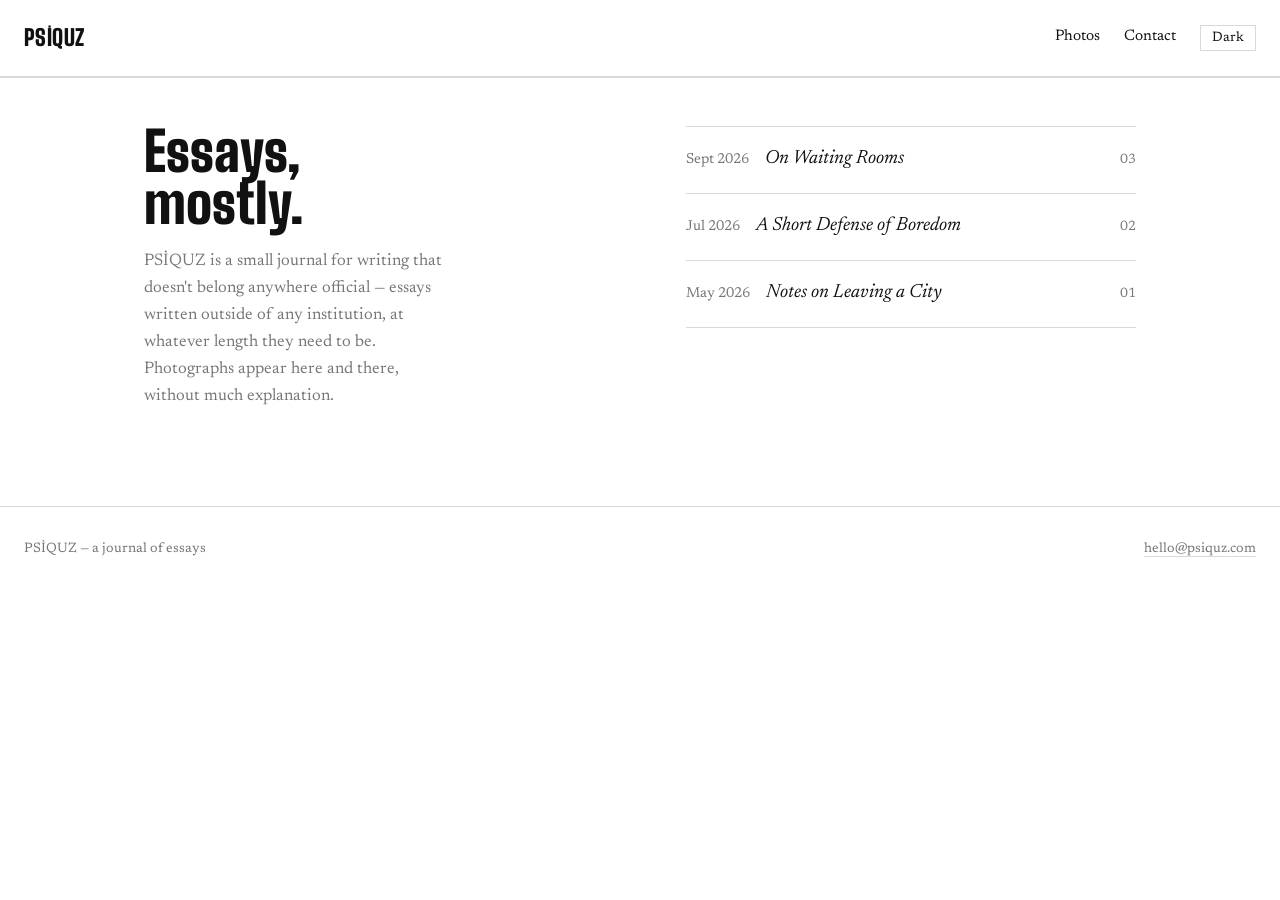
==== index.html @ d4a70851 "Add files via upload" ====
<!doctype html>
<html lang="en" data-theme="light">
<head>
<meta charset="utf-8">
<meta name="viewport" content="width=device-width, initial-scale=1">
<title>PSİQUZ</title>
<meta name="description" content="PSİQUZ — a small journal of essays and photographs.">
<link rel="preconnect" href="https://fonts.googleapis.com">
<link rel="preconnect" href="https://fonts.gstatic.com" crossorigin>
<link href="https://fonts.googleapis.com/css2?family=Big+Shoulders+Display:wght@700;900&family=Newsreader:ital,wght@0,400;0,500;1,400&display=swap" rel="stylesheet">
<link rel="stylesheet" href="style.css">
</head>
<body>

<nav class="site-nav">
  <a href="index.html" class="nav-name">PSİQUZ</a>
  <div class="nav-links">
    <a href="photos.html" class="nav-link">Photos</a>
    <a href="mailto:hello@psiquz.com" class="nav-link">Contact</a>
    <button class="theme-toggle" id="themeToggle" type="button">Dark</button>
  </div>
</nav>

<div class="bleed">
  <img src="images/hero-home.svg" alt="">
</div>

<main class="wrap">
  <div class="home-grid">

    <div class="statement">
      <h1>Essays,<br>mostly.</h1>
      <p>PSİQUZ is a small journal for writing that doesn't belong anywhere official — essays written outside of any institution, at whatever length they need to be. Photographs appear here and there, without much explanation.</p>
    </div>

    <div class="index-list">
      <a href="essay-3.html" class="essay-row">
        <span class="row-date">Sept 2026</span>
        <span class="row-title">On Waiting Rooms</span>
        <span class="row-num">03</span>
      </a>
      <a href="essay-2.html" class="essay-row">
        <span class="row-date">Jul 2026</span>
        <span class="row-title">A Short Defense of Boredom</span>
        <span class="row-num">02</span>
      </a>
      <a href="essay-1.html" class="essay-row">
        <span class="row-date">May 2026</span>
        <span class="row-title">Notes on Leaving a City</span>
        <span class="row-num">01</span>
      </a>
    </div>

  </div>
</main>

<footer class="site-footer">
  <span>PSİQUZ — a journal of essays</span>
  <span><a href="mailto:hello@psiquz.com">hello@psiquz.com</a></span>
</footer>

<script src="script.js"></script>
</body>
</html>
---- style.css ----
/* ============================================
   PSİQUZ — stylesheet
   Plain-language notes are in HOW-TO.md
   ============================================ */

:root {
  --bg: #ffffff;
  --fg: #111111;
  --rule: #d9d9d9;
  --muted: #767676;
  --font-display: 'Big Shoulders Display', sans-serif;
  --font-body: 'Newsreader', Georgia, serif;
}

[data-theme="dark"] {
  --bg: #0a0a0a;
  --fg: #f2f2f2;
  --rule: #333333;
  --muted: #999999;
}

* { box-sizing: border-box; }

html { -webkit-text-size-adjust: 100%; }

body {
  margin: 0;
  background: var(--bg);
  color: var(--fg);
  font-family: var(--font-body);
  font-size: 1.125rem;
  line-height: 1.6;
  transition: background .2s ease, color .2s ease;
}

a { color: inherit; }

.wrap {
  max-width: 1040px;
  margin: 0 auto;
  padding: 0 1.5rem;
}

/* ---------- Nav ---------- */
.site-nav {
  display: flex;
  align-items: center;
  justify-content: space-between;
  gap: 1rem;
  padding: 1.25rem 1.5rem;
  border-bottom: 1px solid var(--rule);
}

.site-nav .nav-name {
  font-family: var(--font-display);
  font-weight: 900;
  font-size: 1.4rem;
  letter-spacing: 0.02em;
  text-decoration: none;
}

.site-nav .nav-links {
  display: flex;
  gap: 1.5rem;
  align-items: center;
  font-size: 0.95rem;
}

.site-nav a.nav-link {
  text-decoration: none;
  border-bottom: 1px solid transparent;
}

.site-nav a.nav-link:hover { border-bottom-color: var(--fg); }

.theme-toggle {
  background: none;
  border: 1px solid var(--rule);
  color: var(--fg);
  font-family: var(--font-body);
  font-size: 0.85rem;
  padding: 0.3rem 0.7rem;
  cursor: pointer;
}
.theme-toggle:hover { border-color: var(--fg); }

/* ---------- Full-bleed photo ---------- */
.bleed {
  width: 100%;
  overflow: hidden;
  border-bottom: 1px solid var(--rule);
  line-height: 0;
}
.bleed img { display: block; width: 100%; height: auto; }

/* ---------- Home page ---------- */
.home-grid {
  display: grid;
  grid-template-columns: 1.1fr 1fr;
  gap: 3rem;
  padding: 3rem 0;
}

.statement { padding-right: 1rem; }

.statement h1 {
  font-family: var(--font-display);
  font-weight: 900;
  font-size: clamp(2.2rem, 5vw, 3.4rem);
  line-height: 0.95;
  margin: 0 0 1.2rem;
}

.statement p {
  color: var(--muted);
  font-size: 1.05rem;
  max-width: 34ch;
}

.index-list { border-top: 1px solid var(--rule); }

.essay-row {
  display: flex;
  justify-content: space-between;
  align-items: baseline;
  gap: 1rem;
  padding: 1.1rem 0;
  border-bottom: 1px solid var(--rule);
  text-decoration: none;
  color: inherit;
}

.essay-row .row-title {
  font-style: italic;
  font-size: 1.2rem;
  flex: 1;
}

.essay-row .row-date {
  color: var(--muted);
  font-size: 0.9rem;
  white-space: nowrap;
}

.essay-row .row-num {
  color: var(--muted);
  font-size: 0.85rem;
  width: 2rem;
  text-align: right;
}

.essay-row:hover .row-title { text-decoration: underline; }

@media (max-width: 720px) {
  .home-grid { grid-template-columns: 1fr; gap: 2rem; padding: 2rem 0; }
}

/* ---------- Essay page ---------- */
.essay-header {
  padding: 3rem 0 1.5rem;
  border-bottom: 1px solid var(--rule);
}

.essay-header .eyebrow-date {
  color: var(--muted);
  font-size: 0.9rem;
  margin-bottom: 0.5rem;
}

.essay-header h1 {
  font-family: var(--font-display);
  font-weight: 900;
  font-size: clamp(2rem, 6vw, 3.6rem);
  line-height: 0.98;
  margin: 0;
}

.essay-body {
  max-width: 68ch;
  margin: 0 auto;
  padding: 2.5rem 0 4rem;
}

.essay-body p { margin: 0 0 1.4rem; }
.essay-body em, .essay-body i { font-style: italic; }

.back-link {
  display: inline-block;
  margin: 2rem 0;
  font-size: 0.95rem;
  text-decoration: none;
  border-bottom: 1px solid var(--rule);
}
.back-link:hover { border-bottom-color: var(--fg); }

/* ---------- Photos page ---------- */
.photo-caption-wrap { padding: 1rem 0 2.5rem; }
.photo-caption {
  font-style: italic;
  color: var(--muted);
  font-size: 0.95rem;
  margin: 0;
}

/* ---------- Footer ---------- */
.site-footer {
  border-top: 1px solid var(--rule);
  padding: 2rem 1.5rem;
  margin-top: 2rem;
  font-size: 0.85rem;
  color: var(--muted);
  display: flex;
  flex-wrap: wrap;
  justify-content: space-between;
  gap: 1rem;
}
.site-footer a { color: var(--muted); text-decoration: none; border-bottom: 1px solid var(--rule); }
.site-footer a:hover { border-bottom-color: var(--muted); }

@media (max-width: 480px) {
  body { font-size: 1.05rem; }
  .site-nav { padding: 1rem; }
  .site-nav .nav-links { gap: 1rem; }
  .essay-header { padding: 2rem 0 1.2rem; }
}
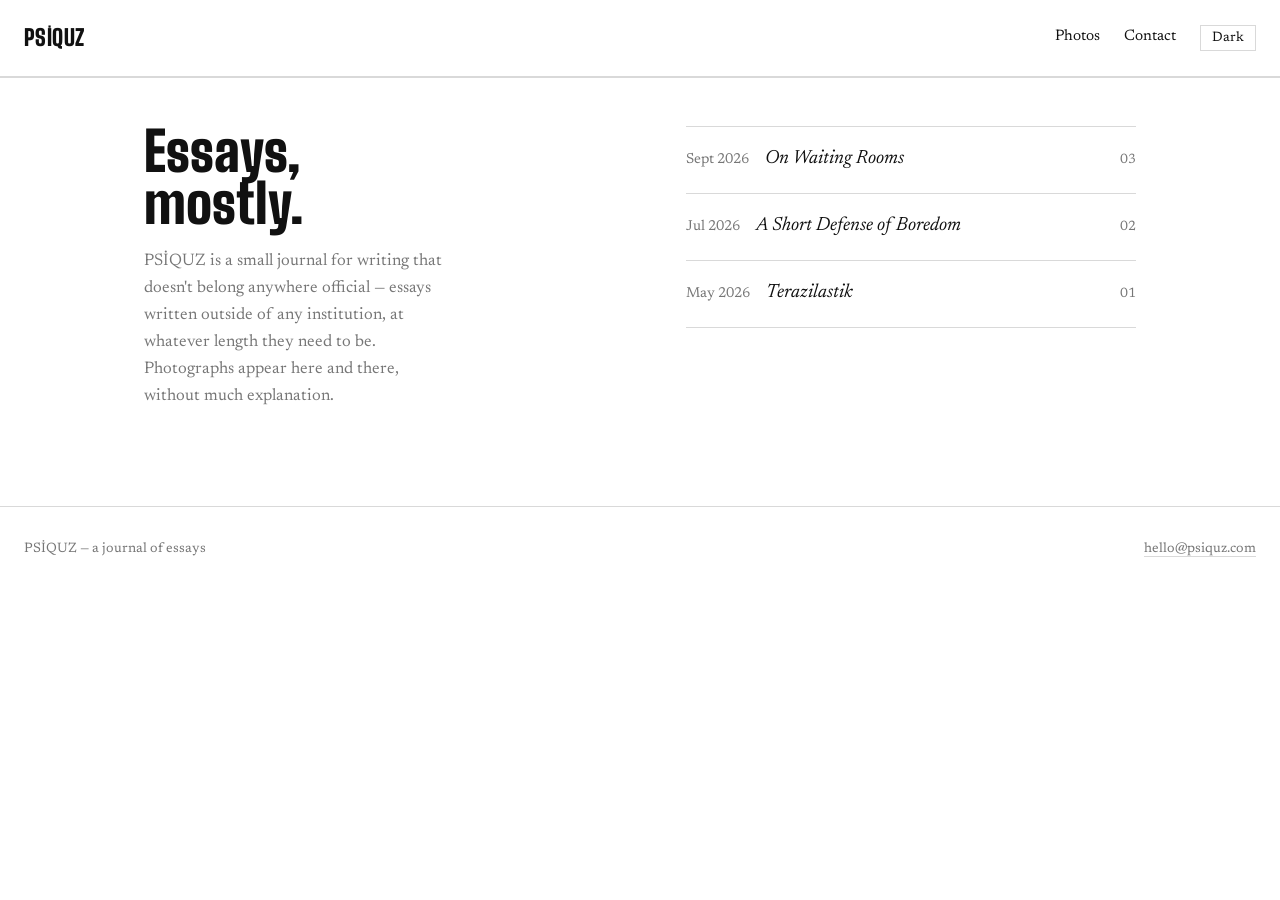
==== commit 07aec1a2: "Change essay title from 'Notes on Leaving a City' to 'Terazilastik'" ====
--- a/index.html
+++ b/index.html
@@ -46,7 +46,7 @@
       </a>
       <a href="essay-1.html" class="essay-row">
         <span class="row-date">May 2026</span>
-        <span class="row-title">Notes on Leaving a City</span>
+        <span class="row-title">Terazilastik</span>
         <span class="row-num">01</span>
       </a>
     </div>
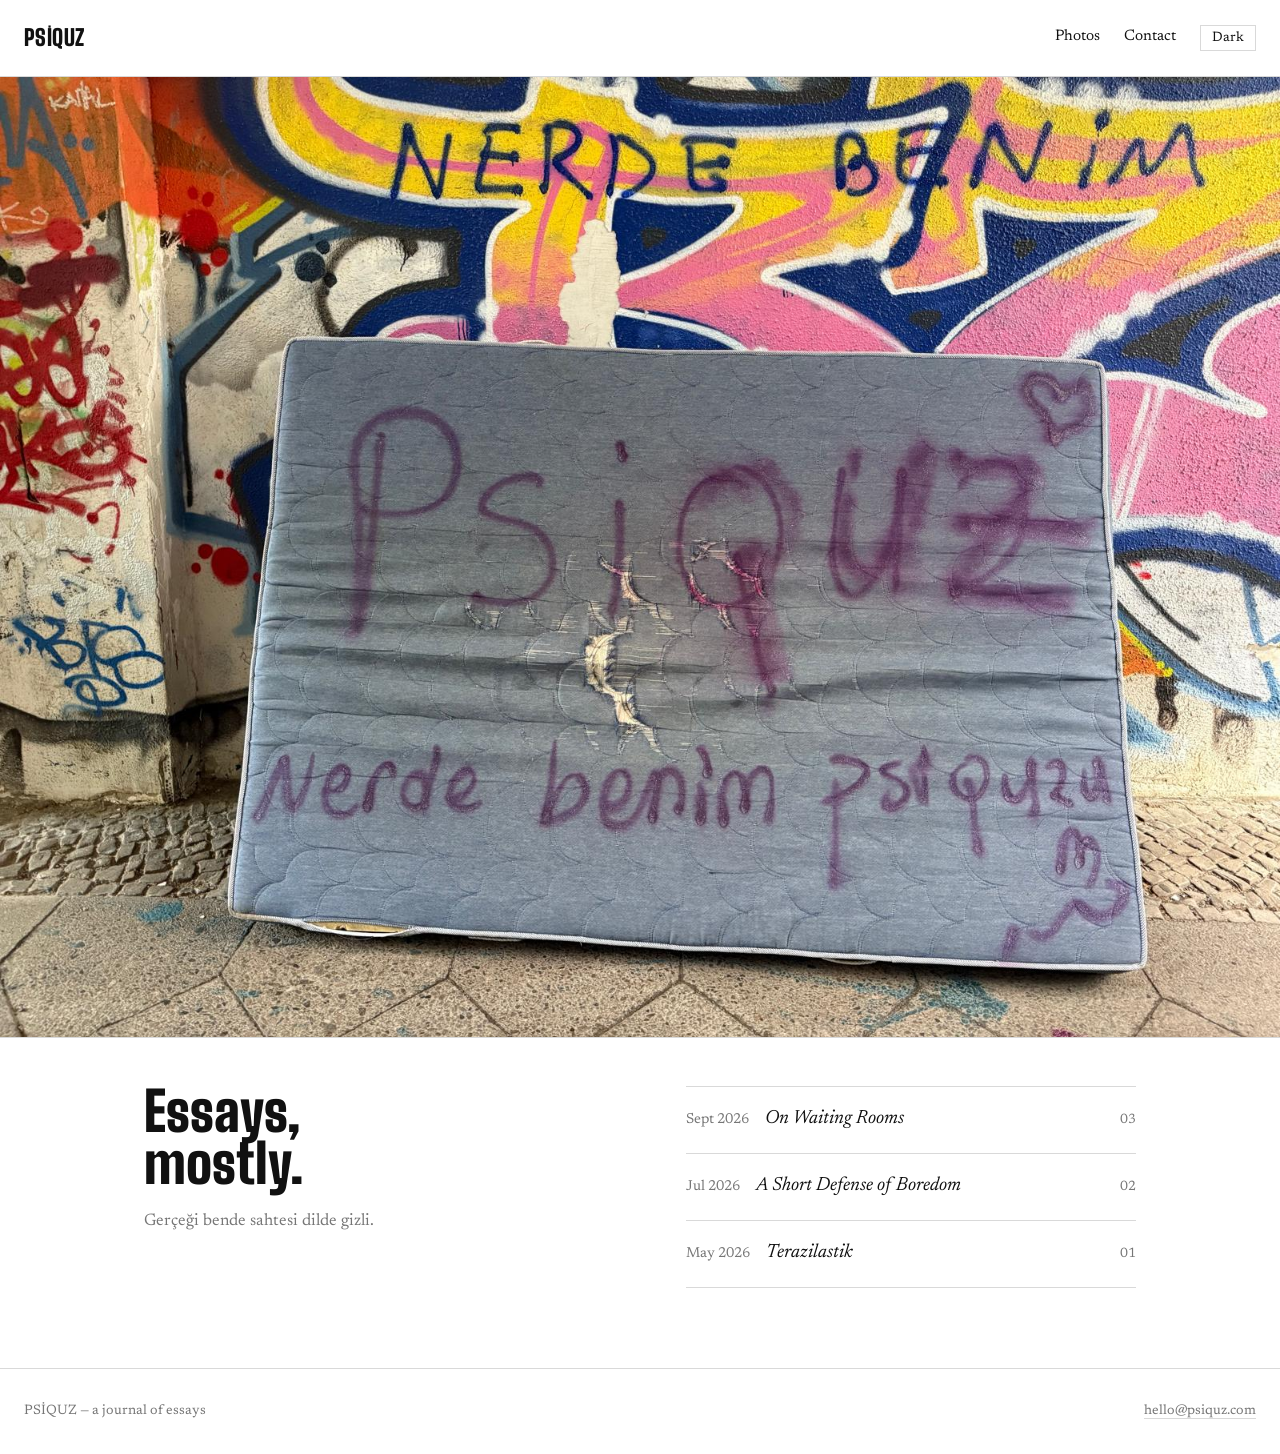
==== commit 51d172c0: "Update hero image and main text in index.html" ====
--- a/index.html
+++ b/index.html
@@ -22,7 +22,7 @@
 </nav>
 
 <div class="bleed">
-  <img src="images/hero-home.svg" alt="">
+  <img src="images/home.jpeg" alt="">
 </div>
 
 <main class="wrap">
@@ -30,7 +30,7 @@
 
     <div class="statement">
       <h1>Essays,<br>mostly.</h1>
-      <p>PSİQUZ is a small journal for writing that doesn't belong anywhere official — essays written outside of any institution, at whatever length they need to be. Photographs appear here and there, without much explanation.</p>
+      <p>Gerçeği bende sahtesi dilde gizli.</p>
     </div>
 
     <div class="index-list">
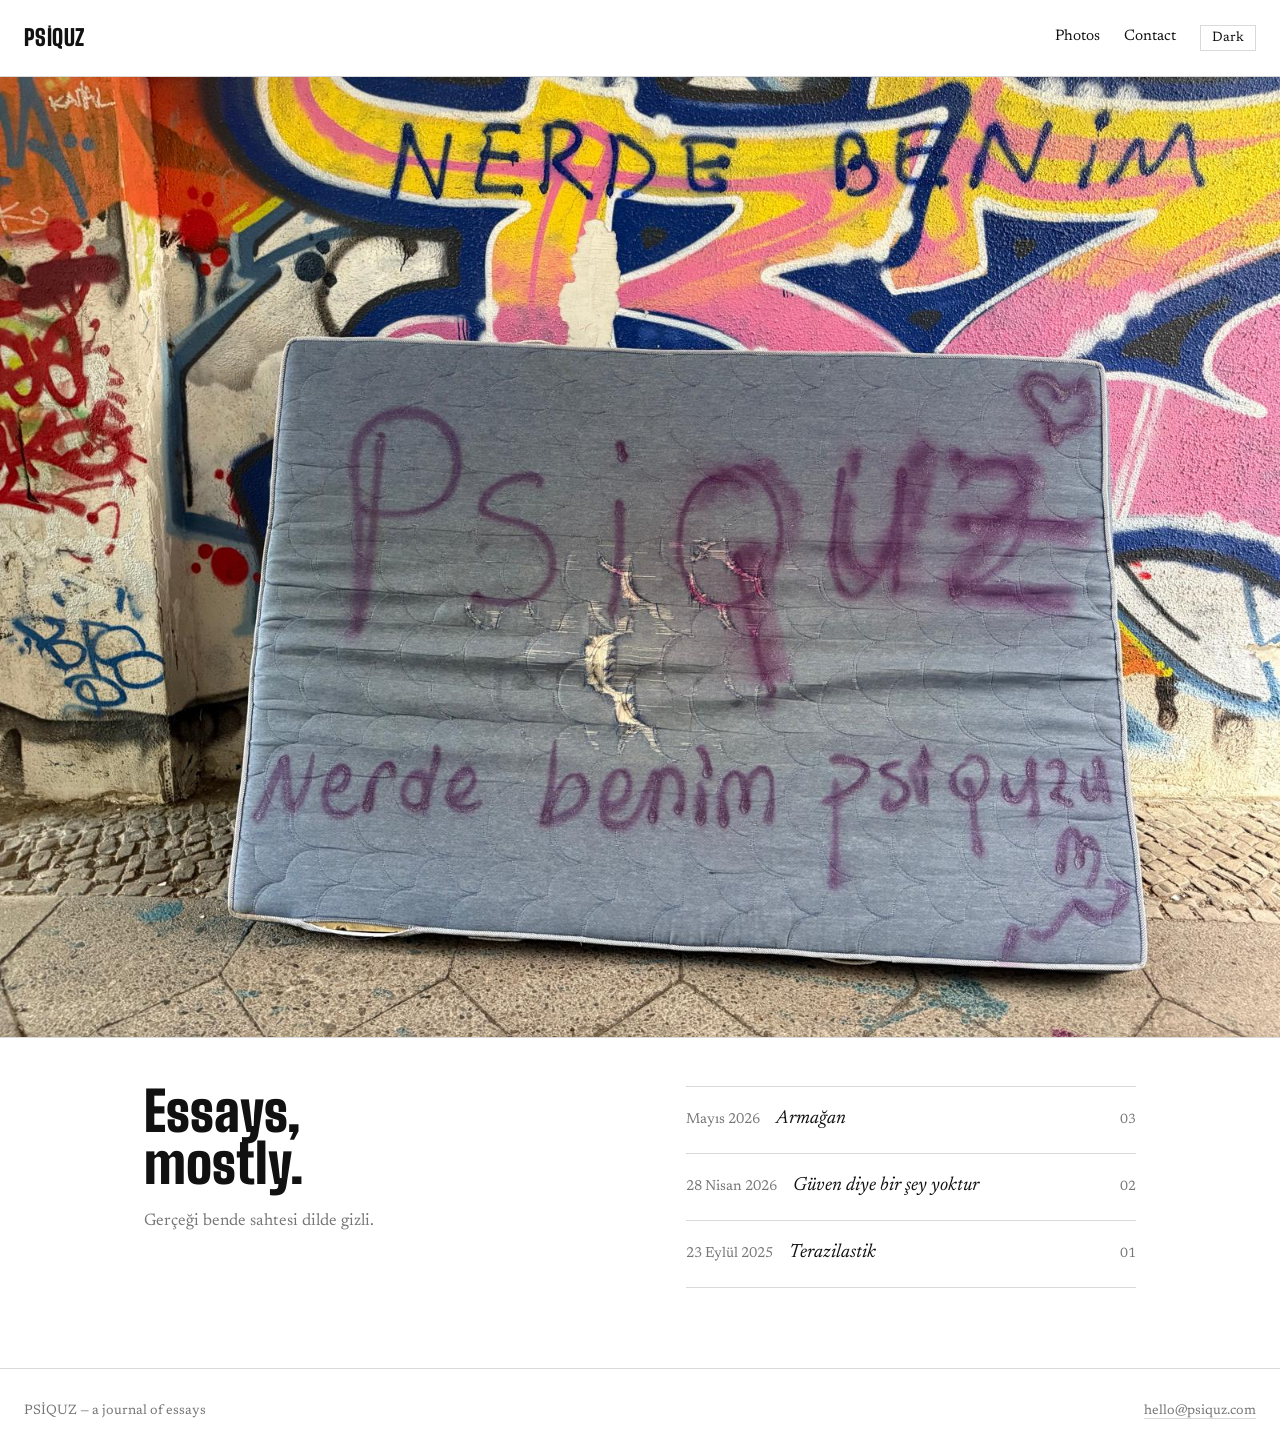
==== commit 87a463c6: "Update essay dates and titles in index.html" ====
--- a/index.html
+++ b/index.html
@@ -35,17 +35,17 @@
 
     <div class="index-list">
       <a href="essay-3.html" class="essay-row">
-        <span class="row-date">Sept 2026</span>
-        <span class="row-title">On Waiting Rooms</span>
+        <span class="row-date">Mayıs 2026</span>
+        <span class="row-title">Armağan</span>
         <span class="row-num">03</span>
       </a>
       <a href="essay-2.html" class="essay-row">
-        <span class="row-date">Jul 2026</span>
-        <span class="row-title">A Short Defense of Boredom</span>
+        <span class="row-date">28 Nisan 2026</span>
+        <span class="row-title">Güven diye bir şey yoktur</span>
         <span class="row-num">02</span>
       </a>
       <a href="essay-1.html" class="essay-row">
-        <span class="row-date">May 2026</span>
+        <span class="row-date">23 Eylül 2025</span>
         <span class="row-title">Terazilastik</span>
         <span class="row-num">01</span>
       </a>
